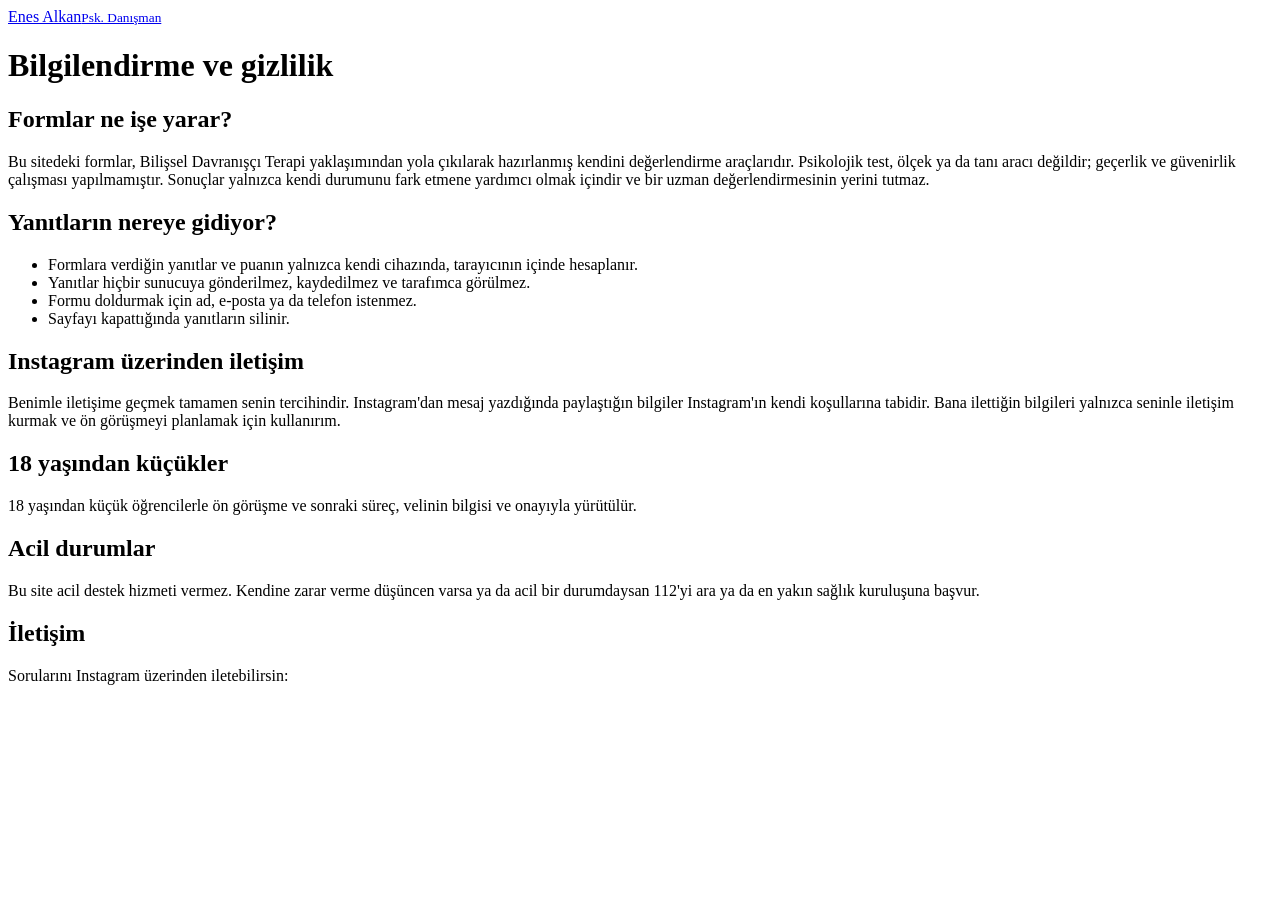
==== bilgilendirme.html @ 0f816594 "Add files via upload" ====
<!doctype html>
<html lang="tr">
<head>
<meta charset="utf-8">
<meta name="viewport" content="width=device-width, initial-scale=1">
<title>Bilgilendirme ve gizlilik | Enes Alkan</title>
<link rel="stylesheet" href="/assets/stil.css">
</head>
<body>
<header class="ust">
  <div class="kap dar">
    <a class="marka" href="/">Enes Alkan<small>Psk. Danışman</small></a>
  </div>
</header>
<main class="form-alan">
  <div class="kap dar">
    <div class="panel metin-sayfa">
      <h1>Bilgilendirme ve gizlilik</h1>

      <h2>Formlar ne işe yarar?</h2>
      <p>Bu sitedeki formlar, Bilişsel Davranışçı Terapi yaklaşımından yola çıkılarak hazırlanmış kendini değerlendirme araçlarıdır. Psikolojik test, ölçek ya da tanı aracı değildir; geçerlik ve güvenirlik çalışması yapılmamıştır. Sonuçlar yalnızca kendi durumunu fark etmene yardımcı olmak içindir ve bir uzman değerlendirmesinin yerini tutmaz.</p>

      <h2>Yanıtların nereye gidiyor?</h2>
      <ul>
        <li>Formlara verdiğin yanıtlar ve puanın yalnızca kendi cihazında, tarayıcının içinde hesaplanır.</li>
        <li>Yanıtlar hiçbir sunucuya gönderilmez, kaydedilmez ve tarafımca görülmez.</li>
        <li>Formu doldurmak için ad, e-posta ya da telefon istenmez.</li>
        <li>Sayfayı kapattığında yanıtların silinir.</li>
      </ul>

      <h2>Instagram üzerinden iletişim</h2>
      <p>Benimle iletişime geçmek tamamen senin tercihindir. Instagram'dan mesaj yazdığında paylaştığın bilgiler Instagram'ın kendi koşullarına tabidir. Bana ilettiğin bilgileri yalnızca seninle iletişim kurmak ve ön görüşmeyi planlamak için kullanırım.</p>

      <h2>18 yaşından küçükler</h2>
      <p>18 yaşından küçük öğrencilerle ön görüşme ve sonraki süreç, velinin bilgisi ve onayıyla yürütülür.</p>

      <h2>Acil durumlar</h2>
      <p>Bu site acil destek hizmeti vermez. Kendine zarar verme düşüncen varsa ya da acil bir durumdaysan 112'yi ara ya da en yakın sağlık kuruluşuna başvur.</p>

      <h2>İletişim</h2>
      <p>Sorularını Instagram üzerinden iletebilirsin: <a data-ig href="#"></a></p>
    </div>
  </div>
</main>
<script src="/assets/formlar.js"></script>
<script src="/assets/ana.js"></script>
</body>
</html>
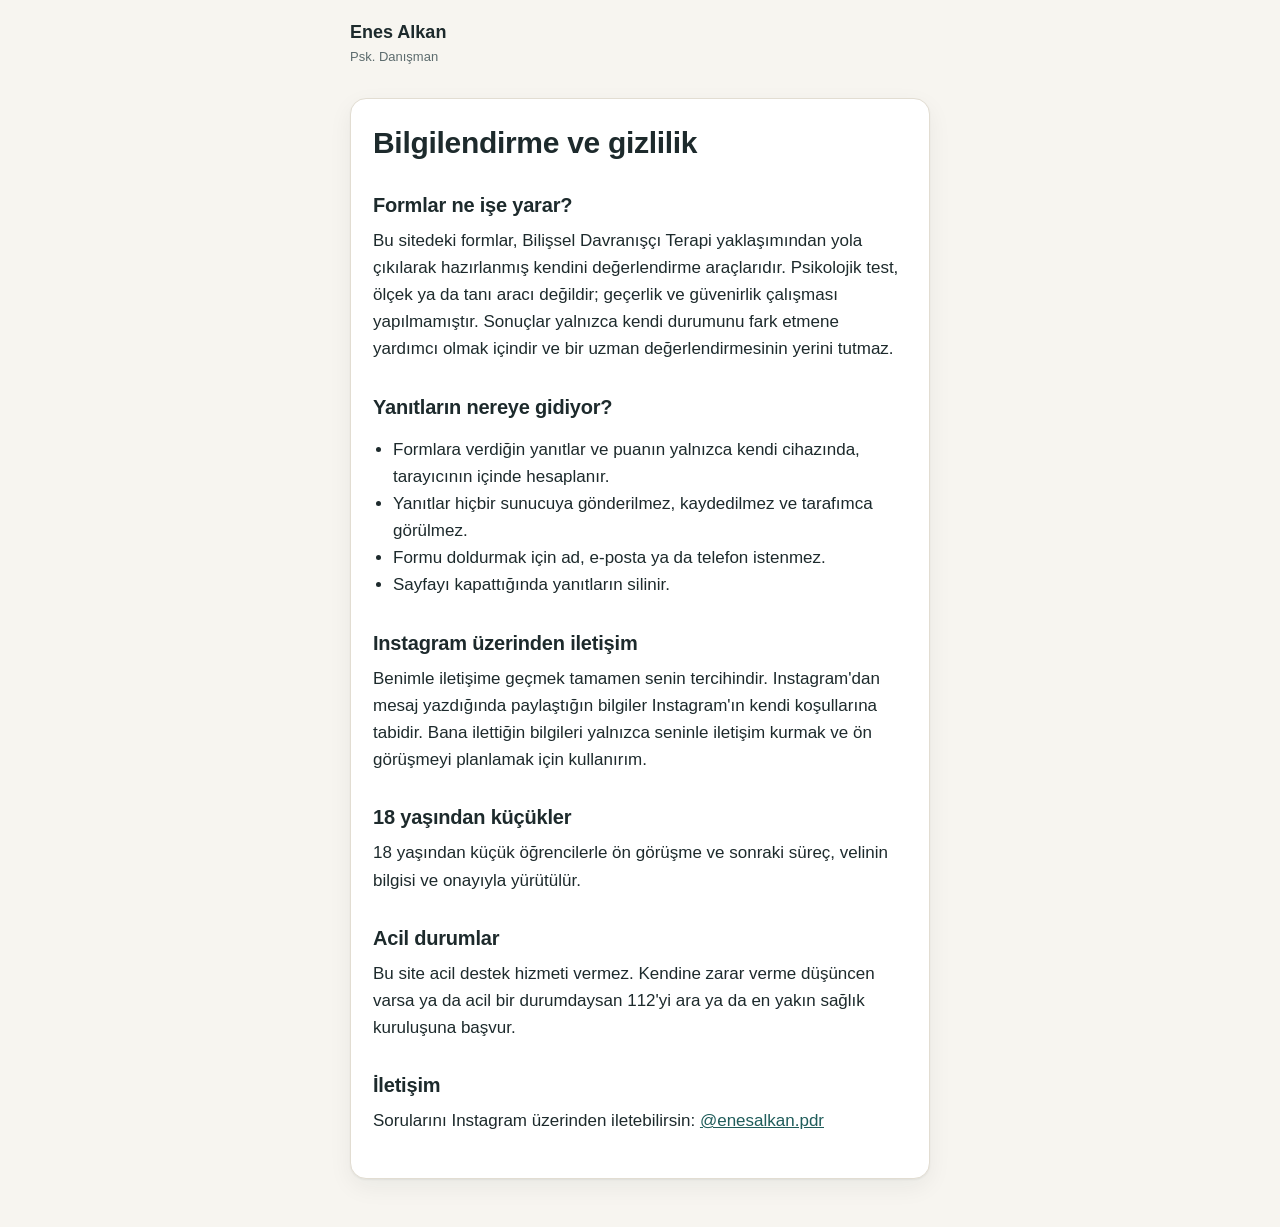
==== commit cb488ad2: "Add files via upload" ====
--- a/bilgilendirme.html
+++ b/bilgilendirme.html
@@ -4,7 +4,7 @@
 <meta charset="utf-8">
 <meta name="viewport" content="width=device-width, initial-scale=1">
 <title>Bilgilendirme ve gizlilik | Enes Alkan</title>
-<link rel="stylesheet" href="/assets/stil.css">
+<link rel="stylesheet" href="/stil.css">
 </head>
 <body>
 <header class="ust">
@@ -42,7 +42,7 @@
     </div>
   </div>
 </main>
-<script src="/assets/formlar.js"></script>
-<script src="/assets/ana.js"></script>
+<script src="/formlar.js"></script>
+<script src="/ana.js"></script>
 </body>
 </html>
--- a/stil.css
+++ b/stil.css
@@ -0,0 +1,147 @@
+:root {
+  --zemin: #f7f5f0;
+  --kart: #ffffff;
+  --metin: #1d2a2c;
+  --soluk: #5c6b6d;
+  --cizgi: #e2ddd2;
+  --ana: #1f5c5a;
+  --ana-koyu: #174644;
+  --ana-acik: #e3efed;
+  --vurgu: #c9783a;
+  --golge: 0 1px 2px rgba(20, 40, 40, .06), 0 8px 24px rgba(20, 40, 40, .06);
+  --yaricap: 16px;
+}
+@media (prefers-color-scheme: dark) {
+  :root {
+    --zemin: #12191a;
+    --kart: #1a2425;
+    --metin: #e9efee;
+    --soluk: #9fb0b0;
+    --cizgi: #2b3839;
+    --ana: #6fc2bb;
+    --ana-koyu: #8fd3cd;
+    --ana-acik: #1f3332;
+    --vurgu: #e39a62;
+    --golge: none;
+  }
+}
+* { box-sizing: border-box; }
+html { -webkit-text-size-adjust: 100%; scroll-behavior: smooth; }
+body {
+  margin: 0;
+  background: var(--zemin);
+  color: var(--metin);
+  font-family: -apple-system, BlinkMacSystemFont, "Segoe UI", Roboto, "Helvetica Neue", Arial, sans-serif;
+  font-size: 17px;
+  line-height: 1.6;
+}
+a { color: var(--ana); }
+h1, h2, h3 { line-height: 1.2; margin: 0 0 .5em; letter-spacing: -.01em; }
+p { margin: 0 0 1em; }
+.kap { max-width: 880px; margin: 0 auto; padding: 0 20px; }
+.dar { max-width: 620px; }
+
+/* Üst bar */
+.ust { padding: 18px 0; }
+.ust .kap { display: flex; align-items: center; justify-content: space-between; gap: 16px; }
+.marka { text-decoration: none; color: var(--metin); font-weight: 700; font-size: 18px; }
+.marka small { display: block; font-weight: 500; font-size: 13px; color: var(--soluk); }
+.menu { display: flex; gap: 18px; font-size: 15px; }
+.menu a { text-decoration: none; color: var(--soluk); }
+.menu a:hover { color: var(--ana); }
+@media (max-width: 560px) { .menu { display: none; } }
+
+/* Düğmeler */
+.dugme {
+  display: inline-flex; align-items: center; justify-content: center; gap: 8px;
+  min-height: 50px; padding: 12px 22px;
+  border-radius: 999px; border: 1.5px solid var(--ana);
+  background: var(--ana); color: #fff;
+  font: inherit; font-weight: 600; text-decoration: none; cursor: pointer;
+  transition: background .15s, transform .05s;
+}
+.dugme:hover { background: var(--ana-koyu); border-color: var(--ana-koyu); }
+.dugme:active { transform: translateY(1px); }
+.dugme.ikincil { background: transparent; color: var(--ana); }
+.dugme.ikincil:hover { background: var(--ana-acik); }
+.dugme.tam { width: 100%; }
+@media (prefers-color-scheme: dark) { .dugme { color: #0f1717; } .dugme.ikincil { color: var(--ana); } }
+.baglanti { background: none; border: 0; padding: 8px 0; font: inherit; color: var(--soluk); cursor: pointer; text-decoration: underline; }
+
+/* Ana sayfa */
+.kahraman { padding: 44px 0 36px; }
+.kahraman h1 { font-size: clamp(36px, 8vw, 60px); margin-bottom: 16px; }
+.kahraman h1 span { color: var(--vurgu); }
+.kahraman p { font-size: 19px; color: var(--soluk); max-width: 600px; }
+.dugmeler { display: flex; flex-wrap: wrap; gap: 12px; margin-top: 24px; }
+.bolum { padding: 36px 0; border-top: 1px solid var(--cizgi); }
+.bolum h2 { font-size: 26px; }
+.bolum > .kap > p.giris { color: var(--soluk); max-width: 600px; }
+.izgara { display: grid; gap: 16px; grid-template-columns: repeat(auto-fit, minmax(240px, 1fr)); margin-top: 20px; }
+.kart {
+  background: var(--kart); border: 1px solid var(--cizgi); border-radius: var(--yaricap);
+  padding: 22px; box-shadow: var(--golge);
+}
+.kart h3 { font-size: 19px; }
+.kart p { color: var(--soluk); font-size: 16px; margin-bottom: 0; }
+a.kart { display: block; text-decoration: none; color: inherit; transition: border-color .15s, transform .15s; }
+a.kart:hover { border-color: var(--ana); transform: translateY(-2px); }
+a.kart .git { display: inline-block; margin-top: 14px; color: var(--ana); font-weight: 600; font-size: 15px; }
+.etiket { display: inline-block; font-size: 13px; font-weight: 600; color: var(--ana); background: var(--ana-acik); padding: 3px 10px; border-radius: 999px; margin-bottom: 10px; }
+.adim-no { display: inline-flex; width: 32px; height: 32px; align-items: center; justify-content: center; border-radius: 50%; background: var(--ana-acik); color: var(--ana); font-weight: 700; margin-bottom: 10px; }
+.cagri { text-align: center; }
+.cagri p { color: var(--soluk); max-width: 520px; margin-left: auto; margin-right: auto; }
+.alt { padding: 28px 0 40px; border-top: 1px solid var(--cizgi); color: var(--soluk); font-size: 14px; }
+.alt a { color: var(--soluk); }
+
+/* Form sayfası */
+.form-alan { padding: 12px 0 48px; }
+.panel {
+  background: var(--kart); border: 1px solid var(--cizgi); border-radius: var(--yaricap);
+  padding: 26px 22px; box-shadow: var(--golge);
+}
+.panel h1 { font-size: 30px; }
+.panel .alt-baslik { color: var(--soluk); font-size: 15px; margin-bottom: 18px; }
+.not {
+  font-size: 14px; color: var(--soluk); background: var(--zemin);
+  border-radius: 12px; padding: 12px 14px; margin: 18px 0;
+}
+.ilerleme { height: 6px; background: var(--cizgi); border-radius: 999px; overflow: hidden; margin-bottom: 8px; }
+.ilerleme > i { display: block; height: 100%; width: 0; background: var(--ana); border-radius: 999px; transition: width .25s; }
+.sayac { font-size: 14px; color: var(--soluk); margin-bottom: 18px; }
+.soru { font-size: 21px; font-weight: 600; line-height: 1.4; margin-bottom: 22px; min-height: 3.2em; }
+.secenekler { display: grid; gap: 10px; }
+.secenek {
+  display: flex; align-items: center; gap: 12px; width: 100%;
+  min-height: 54px; padding: 12px 16px; text-align: left;
+  background: var(--kart); color: var(--metin);
+  border: 1.5px solid var(--cizgi); border-radius: 12px;
+  font: inherit; cursor: pointer; transition: border-color .12s, background .12s;
+}
+.secenek:hover { border-color: var(--ana); }
+.secenek.secili { border-color: var(--ana); background: var(--ana-acik); }
+.secenek b {
+  flex: none; width: 28px; height: 28px; border-radius: 50%;
+  display: inline-flex; align-items: center; justify-content: center;
+  background: var(--zemin); color: var(--soluk); font-size: 14px;
+}
+.secenek.secili b { background: var(--ana); color: #fff; }
+.form-alt { display: flex; justify-content: space-between; margin-top: 14px; }
+
+.sonuc-ust { font-size: 14px; color: var(--soluk); margin-bottom: 6px; }
+.sonuc-etiket { font-size: 28px; font-weight: 700; line-height: 1.2; margin-bottom: 16px; }
+.olcek { position: relative; height: 10px; border-radius: 999px; margin: 8px 0 6px;
+  background: linear-gradient(90deg, var(--ana-acik), var(--ana)); }
+.olcek > i { position: absolute; top: 50%; width: 20px; height: 20px; margin: -10px 0 0 -10px;
+  border-radius: 50%; background: var(--kart); border: 4px solid var(--vurgu); }
+.olcek-uc { display: flex; justify-content: space-between; font-size: 13px; color: var(--soluk); margin-bottom: 20px; }
+.oneri { border-left: 4px solid var(--vurgu); background: var(--zemin); border-radius: 0 12px 12px 0; padding: 14px 16px; margin: 18px 0; }
+.oneri strong { display: block; font-size: 14px; color: var(--vurgu); margin-bottom: 4px; }
+.davet { border-top: 1px solid var(--cizgi); margin-top: 24px; padding-top: 22px; }
+.davet h2 { font-size: 21px; }
+.davet p { color: var(--soluk); font-size: 16px; }
+.kelime { font-weight: 700; color: var(--metin); background: var(--ana-acik); padding: 1px 8px; border-radius: 6px; }
+.metin-sayfa h1 { font-size: 30px; }
+.metin-sayfa h2 { font-size: 20px; margin-top: 1.6em; }
+.metin-sayfa ul { padding-left: 20px; }
+[hidden] { display: none !important; }
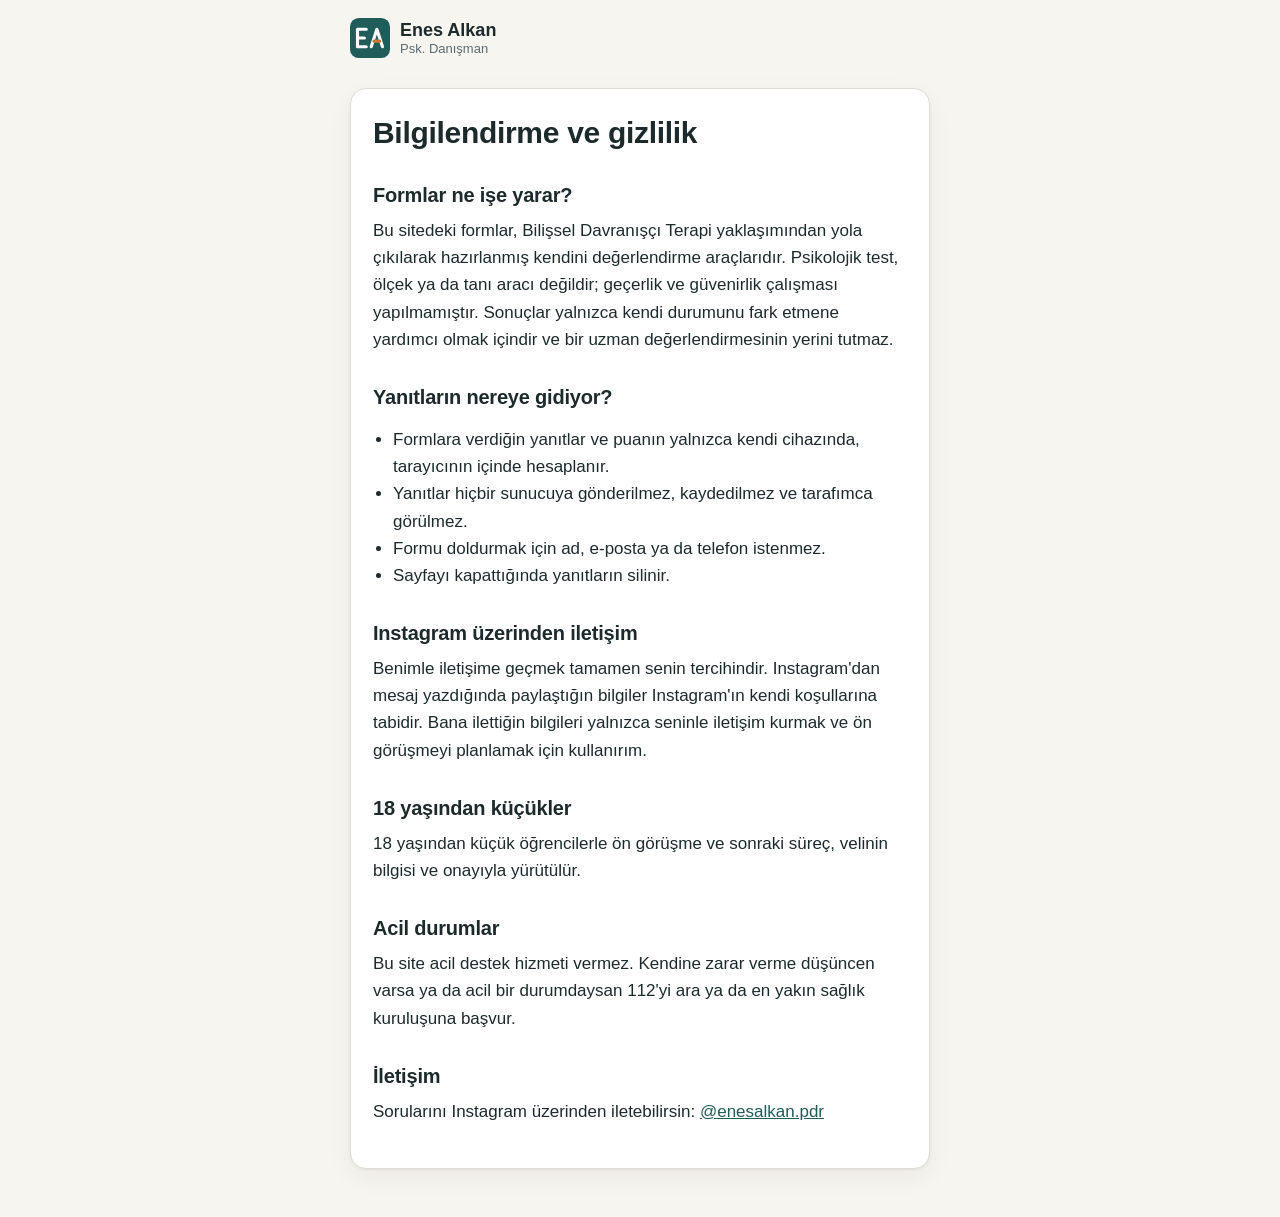
==== commit d1075cdb: "Add files via upload" ====
--- a/bilgilendirme.html
+++ b/bilgilendirme.html
@@ -4,12 +4,14 @@
 <meta charset="utf-8">
 <meta name="viewport" content="width=device-width, initial-scale=1">
 <title>Bilgilendirme ve gizlilik | Enes Alkan</title>
+<link rel="icon" href="/logo.svg" type="image/svg+xml">
+<link rel="apple-touch-icon" href="/logo-180.png">
 <link rel="stylesheet" href="/stil.css">
 </head>
 <body>
 <header class="ust">
   <div class="kap dar">
-    <a class="marka" href="/">Enes Alkan<small>Psk. Danışman</small></a>
+    <a class="marka" href="/"><img src="/logo.svg" alt="" width="40" height="40"><span>Enes Alkan<small>Psk. Danışman</small></span></a>
   </div>
 </header>
 <main class="form-alan">
--- a/stil.css
+++ b/stil.css
@@ -44,7 +44,8 @@
 /* Üst bar */
 .ust { padding: 18px 0; }
 .ust .kap { display: flex; align-items: center; justify-content: space-between; gap: 16px; }
-.marka { text-decoration: none; color: var(--metin); font-weight: 700; font-size: 18px; }
+.marka { display: flex; align-items: center; gap: 10px; text-decoration: none; color: var(--metin); font-weight: 700; font-size: 18px; line-height: 1.25; }
+.marka img { display: block; flex: none; }
 .marka small { display: block; font-weight: 500; font-size: 13px; color: var(--soluk); }
 .menu { display: flex; gap: 18px; font-size: 15px; }
 .menu a { text-decoration: none; color: var(--soluk); }
